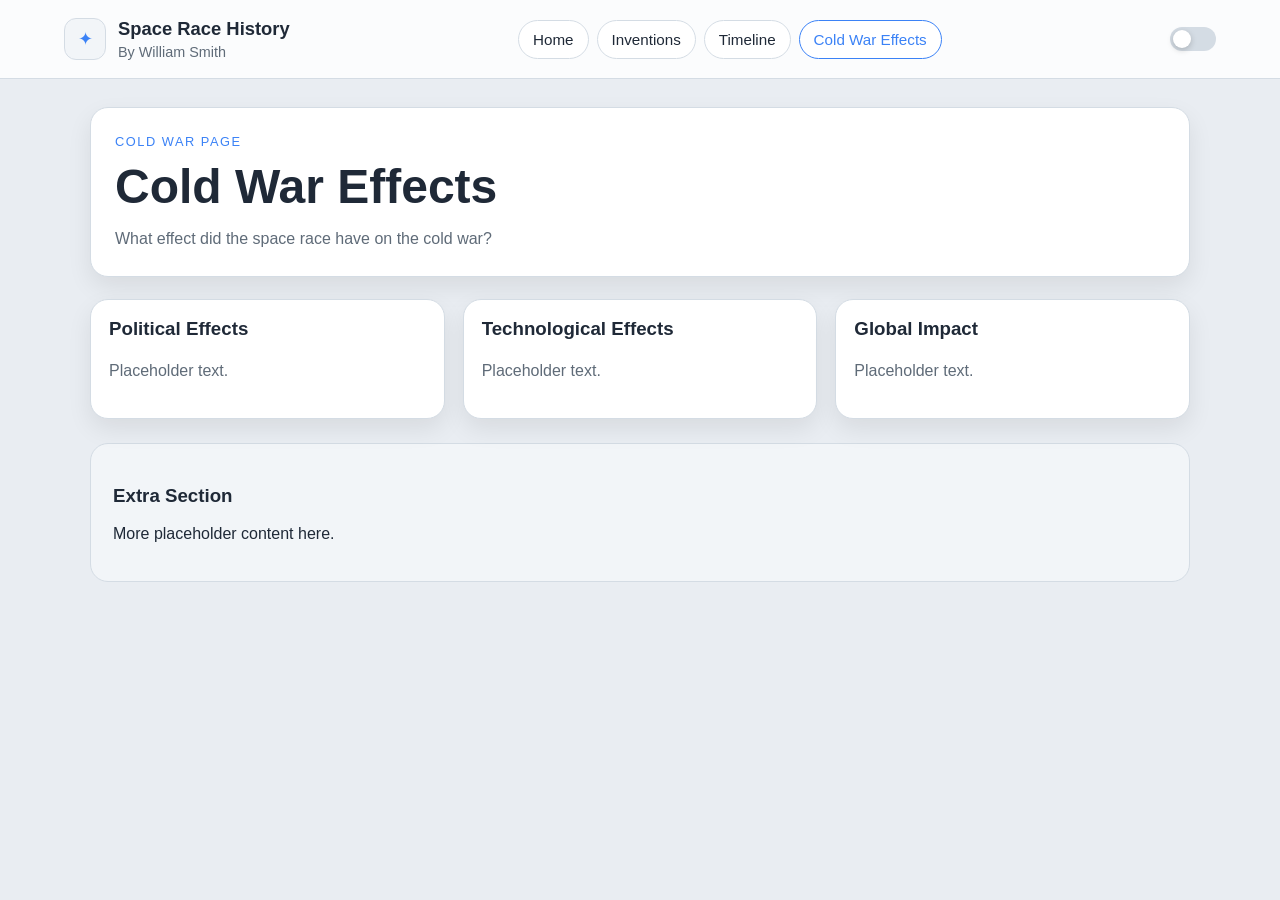
==== coldwar.html @ 24e81fb7 "Add files via upload" ====
<!DOCTYPE html>
<html lang="en">
  <head>
    <link
      href="[data-uri]"
      rel="icon"
      type="image/x-icon"
    />

    <meta charset="UTF-8" />
    <meta name="viewport" content="width=device-width, initial-scale=1.0" />
    <title>Cold War Effects • Space Race History</title>
    <link rel="stylesheet" href="styles.css" />
    <script defer src="script.js"></script>
  </head>
  <body>
    <header class="topbar">
      <div class="brand">
        <div class="brand-mark">✦</div>
        <div>
          <h1>Space Race History</h1>
          <p>By William Smith</p>
        </div>
      </div>

      <nav class="tabs">
        <a href="index.html" class="tab-link">Home</a>
        <a href="inventions.html" class="tab-link">Inventions</a>
        <a href="timeline.html" class="tab-link">Timeline</a>
        <a href="coldwar.html" class="tab-link">Cold War Effects</a>
      </nav>

      <label class="theme-switch">
        <input type="checkbox" id="themeToggle" />
        <span class="slider"></span>
      </label>
    </header>

    <main class="page-shell">
      <section class="page-header">
        <span class="eyebrow">Cold War Page</span>
        <h2>Cold War Effects</h2>
        <p>What effect did the space race have on the cold war?</p>
      </section>

      <section class="content-grid">
        <div class="simple-card">
          <h3>Political Effects</h3>
          <p>Placeholder text.</p>
        </div>

        <div class="simple-card">
          <h3>Technological Effects</h3>
          <p>Placeholder text.</p>
        </div>

        <div class="simple-card">
          <h3>Global Impact</h3>
          <p>Placeholder text.</p>
        </div>
      </section>

      <section class="feature-box">
        <h3>Extra Section</h3>
        <p>More placeholder content here.</p>
      </section>
    </main>
  </body>
</html>
---- styles.css ----
:root {
  --bg: #e9edf2;
  --panel: #ffffff;
  --panel-2: #f2f5f8;
  --text: #1f2937;
  --muted: #5f6b78;
  --accent: #3b82f6;
  --border: #d4dce4;
  --shadow: 0 10px 25px rgba(0, 0, 0, 0.08);
  --radius: 18px;
}

:root[data-theme='dark'] {
  --bg: #0f1724;
  --panel: #172032;
  --panel-2: #111827;
  --text: #e5eef8;
  --muted: #9aa8b8;
  --accent: #60a5fa;
  --border: #2a3648;
  --shadow: 0 10px 25px rgba(0, 0, 0, 0.28);
}

* {
  box-sizing: border-box;
}

html,
body {
  margin: 0;
  min-height: 100%;
  background: var(--bg);
  color: var(--text);
  font-family: Arial, Helvetica, sans-serif;
}

body {
  overflow-x: hidden;
  transition:
    background 0.25s ease,
    color 0.25s ease;
}

.topbar {
  display: flex;
  justify-content: space-between;
  align-items: center;
  gap: 16px;
  padding: 18px 5vw;
  background: rgba(255, 255, 255, 0.82);
  backdrop-filter: blur(4px);
  border-bottom: 1px solid var(--border);
  position: sticky;
  top: 0;
  z-index: 10;
  transition:
    background 0.25s ease,
    border-color 0.25s ease;
}

:root[data-theme='dark'] .topbar {
  background: rgba(17, 24, 39, 0.82);
}

.brand {
  display: flex;
  align-items: center;
  gap: 12px;
}

.brand-mark {
  width: 42px;
  height: 42px;
  border-radius: 12px;
  display: grid;
  place-items: center;
  background: var(--panel-2);
  border: 1px solid var(--border);
  color: var(--accent);
  font-size: 1.1rem;
}

.brand h1 {
  margin: 0;
  font-size: 1.15rem;
}

.brand p {
  margin: 4px 0 0;
  color: var(--muted);
  font-size: 0.9rem;
}

.tabs {
  display: flex;
  flex-wrap: wrap;
  gap: 8px;
}

.tab-link {
  text-decoration: none;
  color: var(--text);
  background: var(--panel);
  border: 1px solid var(--border);
  padding: 10px 14px;
  border-radius: 999px;
  transition: 0.2s ease;
  font-size: 0.95rem;
}

.tab-link:hover,
.tab-link.active {
  border-color: var(--accent);
  color: var(--accent);
}

.theme-toggle {
  border: 1px solid var(--border);
  background: var(--panel);
  color: var(--text);
  border-radius: 999px;
  padding: 10px 14px;
  font-size: 0.95rem;
  cursor: pointer;
  transition: 0.2s ease;
}

.theme-toggle:hover {
  border-color: var(--accent);
  color: var(--accent);
}

.page-shell {
  width: min(1100px, 92vw);
  margin: 0 auto;
  padding: 28px 0 60px;
}

.page-header {
  background: var(--panel);
  border: 1px solid var(--border);
  border-radius: var(--radius);
  padding: 24px;
  box-shadow: var(--shadow);
}

.eyebrow {
  display: inline-block;
  margin-bottom: 10px;
  color: var(--accent);
  font-size: 0.8rem;
  letter-spacing: 0.12em;
  text-transform: uppercase;
}

.page-header h2 {
  margin: 0;
  font-size: clamp(1.8rem, 4vw, 3rem);
}

.page-header p {
  margin: 12px 0 0;
  color: var(--muted);
  line-height: 1.6;
}

.content-grid {
  margin-top: 22px;
  display: grid;
  grid-template-columns: repeat(3, 1fr);
  gap: 18px;
}

.simple-card {
  background: var(--panel);
  border: 1px solid var(--border);
  border-radius: var(--radius);
  padding: 18px;
  box-shadow: var(--shadow);
}

.simple-card h3 {
  margin-top: 0;
}

.simple-card p {
  color: var(--muted);
  line-height: 1.6;
}

.feature-box {
  margin-top: 24px;
  background: var(--panel-2);
  border: 1px solid var(--border);
  border-radius: var(--radius);
  padding: 22px;
}

.inventions-grid {
  margin-top: 22px;
  display: grid;
  grid-template-columns: repeat(3, 1fr);
  gap: 18px;
}

.invention-card {
  background: var(--panel);
  border: 1px solid var(--border);
  border-radius: var(--radius);
  overflow: hidden;
  box-shadow: var(--shadow);
}

.card-image {
  width: 100%;
  aspect-ratio: 16 / 10;
  display: block;
  object-fit: cover;
  background: #d9e1ea;
}

.card-body {
  padding: 18px;
}

.card-date {
  margin: 0 0 8px;
  color: var(--accent);
  font-size: 0.85rem;
  font-weight: bold;
}

.card-body h3 {
  margin: 0 0 10px;
  font-size: 1.2rem;
}

.card-body p {
  margin: 0;
  color: var(--muted);
  line-height: 1.6;
}

.timeline-scroll {
  position: relative;
  margin-top: 22px;
  display: flex;
  gap: 18px;
  overflow-x: auto;
  padding: 24px 8px 12px;
  scroll-snap-type: x mandatory;
}

.timeline-line {
  position: absolute;
  top: 58px;
  left: 0;
  right: 0;
  height: 2px;
  background: var(--border);
  z-index: 0;
}

.timeline-item {
  position: relative;
  min-width: 240px;
  flex: 0 0 auto;
  scroll-snap-align: start;
  z-index: 1;
}

.timeline-year {
  display: inline-block;
  margin-bottom: 12px;
  padding: 6px 10px;
  background: var(--panel-2);
  border: 1px solid var(--border);
  border-radius: 999px;
  color: var(--accent);
  font-size: 0.85rem;
  font-weight: bold;
}

.timeline-card {
  background: var(--panel);
  border: 1px solid var(--border);
  border-radius: var(--radius);
  padding: 18px;
  box-shadow: var(--shadow);
}

.timeline-card h3 {
  margin: 0 0 8px;
  font-size: 1.1rem;
}

.timeline-card p {
  margin: 0;
  color: var(--muted);
  line-height: 1.6;
}

@media (max-width: 900px) {
  .topbar {
    flex-direction: column;
    align-items: stretch;
  }

  .tabs {
    justify-content: center;
  }

  .inventions-grid,
  .content-grid {
    grid-template-columns: 1fr;
  }
}

.theme-switch {
  position: relative;
  width: 46px;
  height: 24px;
  display: inline-block;
}

.theme-switch input {
  opacity: 0;
  width: 0;
  height: 0;
}

.slider {
  position: absolute;
  inset: 0;
  background: var(--border);
  border-radius: 999px;
  cursor: pointer;
  transition: 0.25s ease;
}

.slider::before {
  content: '';
  position: absolute;
  width: 18px;
  height: 18px;
  left: 3px;
  top: 3px;
  background: white;
  border-radius: 50%;
  transition: 0.25s ease;
  box-shadow: 0 2px 6px rgba(0, 0, 0, 0.2);
}

/* ON state */
.theme-switch input:checked + .slider {
  background: var(--accent);
}

.theme-switch input:checked + .slider::before {
  transform: translateX(22px);
}

/* Dark mode tweak */
:root[data-theme='dark'] .slider::before {
  background: #e5eef8;
}

.timeline-list {
  position: relative;
  max-width: 900px;
  margin: 3rem auto;
  padding: 2rem 1rem;
}

.timeline-list::before {
  content: '';
  position: absolute;
  top: 0;
  bottom: 0;
  left: 50%;
  width: 4px;
  transform: translateX(-50%);
  background: linear-gradient(
    to bottom,
    transparent,
    var(--accent),
    transparent
  );
  border-radius: 999px;
}

.timeline-item {
  position: relative;
  display: grid;
  grid-template-columns: 1fr 60px 1fr;
  align-items: center;
  margin: 2rem 0;
  min-height: 120px;
}

.timeline-item.left .timeline-content {
  grid-column: 1;
  justify-self: end;
  text-align: right;
}

.timeline-item.right .timeline-content {
  grid-column: 3;
  justify-self: start;
  text-align: left;
}

.timeline-dot {
  grid-column: 2;
  justify-self: center;
  width: 18px;
  height: 18px;
  border-radius: 50%;
  background: var(--panel);
  border: 4px solid var(--accent);
  box-shadow: 0 0 0 8px rgba(96, 165, 250, 0.15);
  z-index: 2;
}

.timeline-content {
  background: var(--panel);
  color: var(--text);
  border: 1px solid var(--border);
  border-radius: 16px;
  padding: 1rem 1.2rem;
  max-width: 320px;
  box-shadow: var(--shadow);
  transition: 0.25s ease;
}

.timeline-content:hover {
  transform: translateY(-3px);
  border-color: var(--accent);
}

.timeline-content h3 {
  margin: 0 0 0.4rem;
  font-size: 1.15rem;
  color: var(--accent);
}

.timeline-content p {
  margin: 0;
  line-height: 1.5;
  color: var(--muted);
}

/* Mobile */
@media (max-width: 700px) {
  .timeline-list::before {
    left: 22px;
    transform: none;
  }

  .timeline-item {
    grid-template-columns: 44px 1fr;
    gap: 1rem;
  }

  .timeline-item.left .timeline-content,
  .timeline-item.right .timeline-content {
    grid-column: 2;
    justify-self: stretch;
    text-align: left;
    max-width: none;
  }

  .timeline-dot {
    grid-column: 1;
  }
}

.github-corner {
  position: fixed;
  bottom: 15px;
  right: 15px;
  display: flex;
  align-items: center;
  gap: 8px;
  padding: 10px 14px;
  background: #0d1117;
  color: #ffffff;
  font-family: Arial, sans-serif;
  font-size: 14px;
  text-decoration: none;
  border-radius: 8px;
  box-shadow: 0 4px 12px rgba(0,0,0,0.3);
  transition: transform 0.2s ease, background 0.2s ease;
  z-index: 9999;
}

.github-corner:hover {
  background: #161b22;
  transform: translateY(-2px);
}

.github-corner svg {
  width: 20px;
  height: 20px;
}
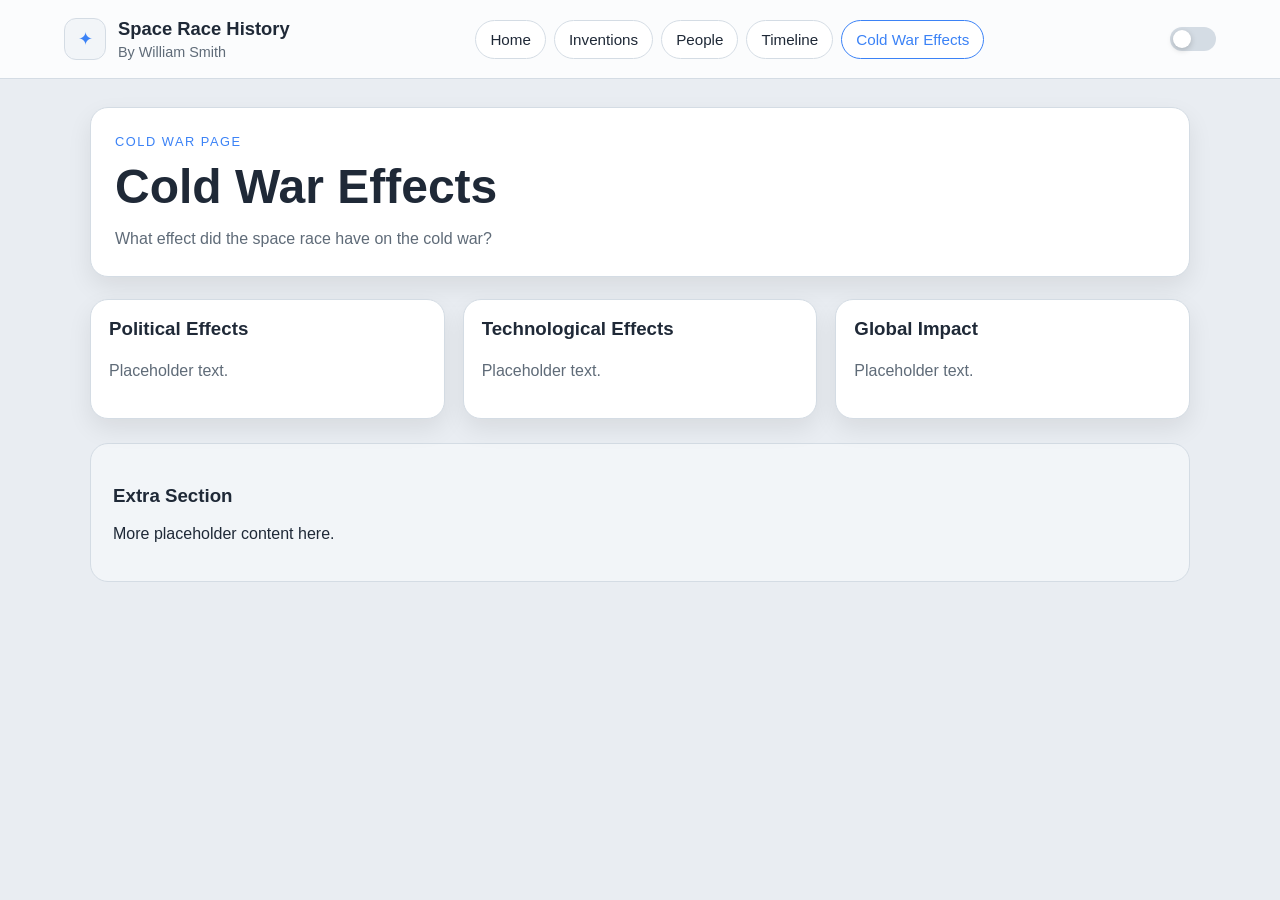
==== commit 7fedec5d: "Add 'People' tab to navigation in coldwar.html" ====
--- a/coldwar.html
+++ b/coldwar.html
@@ -26,6 +26,7 @@
       <nav class="tabs">
         <a href="index.html" class="tab-link">Home</a>
         <a href="inventions.html" class="tab-link">Inventions</a>
+        <a href="people.html" class="tab-link">People</a>
         <a href="timeline.html" class="tab-link">Timeline</a>
         <a href="coldwar.html" class="tab-link">Cold War Effects</a>
       </nav>
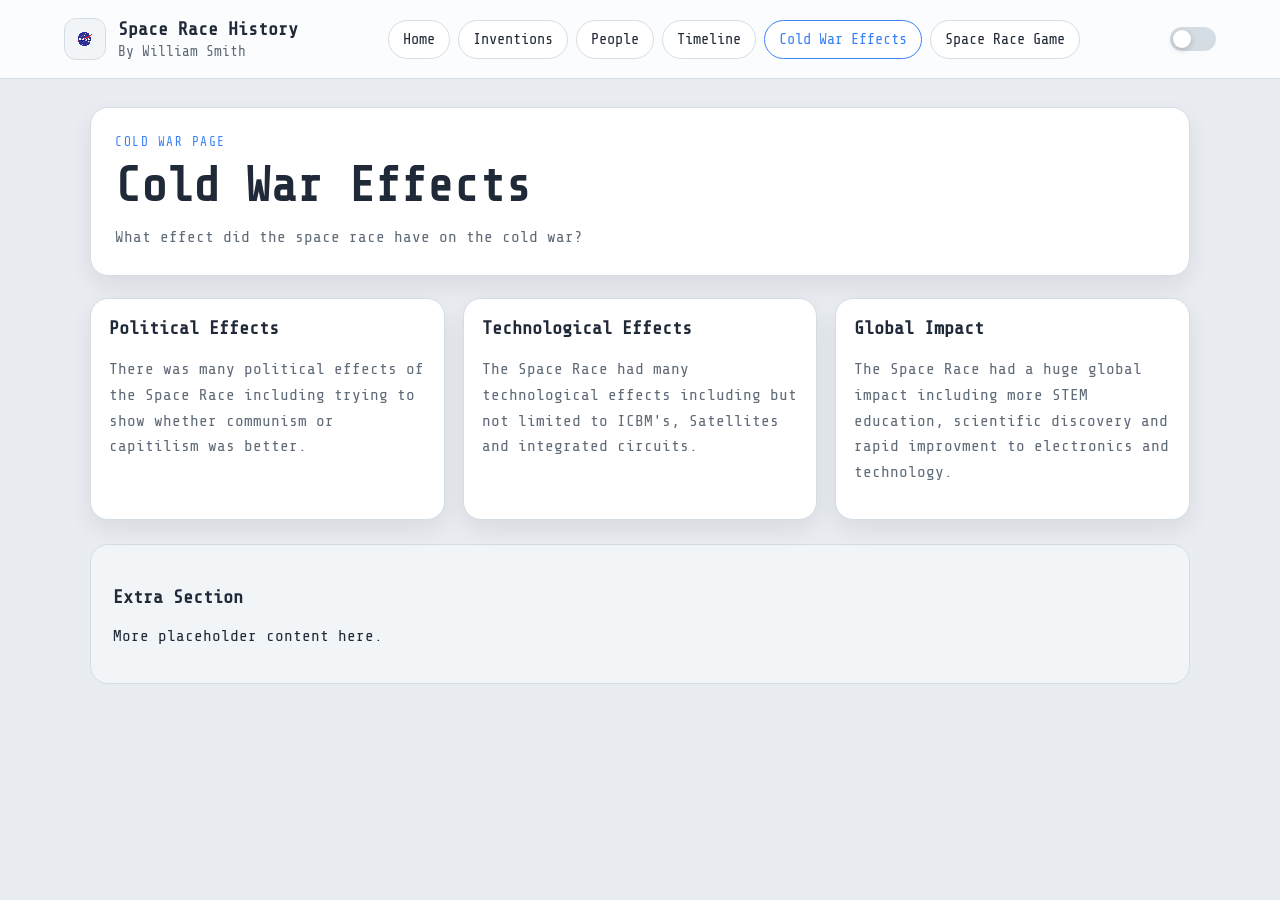
==== commit b7500a2a: "Add files via upload" ====
--- a/coldwar.html
+++ b/coldwar.html
@@ -16,7 +16,12 @@
   <body>
     <header class="topbar">
       <div class="brand">
-        <div class="brand-mark">✦</div>
+        <div class="brand-mark">
+          <img
+            src="[data-uri]"
+            alt="Nasa Logo"
+          >
+        </div>
         <div>
           <h1>Space Race History</h1>
           <p>By William Smith</p>
@@ -29,6 +34,7 @@
         <a href="people.html" class="tab-link">People</a>
         <a href="timeline.html" class="tab-link">Timeline</a>
         <a href="coldwar.html" class="tab-link">Cold War Effects</a>
+        <a href="game.html" class="tab-link">Space Race Game</a>
       </nav>
 
       <label class="theme-switch">
@@ -47,17 +53,17 @@
       <section class="content-grid">
         <div class="simple-card">
           <h3>Political Effects</h3>
-          <p>Placeholder text.</p>
+          <p>There was many political effects of the Space Race including trying to show whether communism or capitilism was better.</p>
         </div>
 
         <div class="simple-card">
           <h3>Technological Effects</h3>
-          <p>Placeholder text.</p>
+          <p>The Space Race had many technological effects including but not limited to ICBM's, Satellites and integrated circuits.</p>
         </div>
 
         <div class="simple-card">
           <h3>Global Impact</h3>
-          <p>Placeholder text.</p>
+          <p>The Space Race had a huge global impact including more STEM education, scientific discovery and rapid improvment to electronics and technology.</p>
         </div>
       </section>
 
--- a/styles.css
+++ b/styles.css
@@ -1,3 +1,5 @@
+@import url('https://fonts.googleapis.com/css2?family=Share+Tech+Mono&display=swap');
+
 :root {
   --bg: #e9edf2;
   --panel: #ffffff;
@@ -31,7 +33,7 @@
   min-height: 100%;
   background: var(--bg);
   color: var(--text);
-  font-family: Arial, Helvetica, sans-serif;
+  font-family: "Share Tech Mono", monospace;
 }
 
 body {
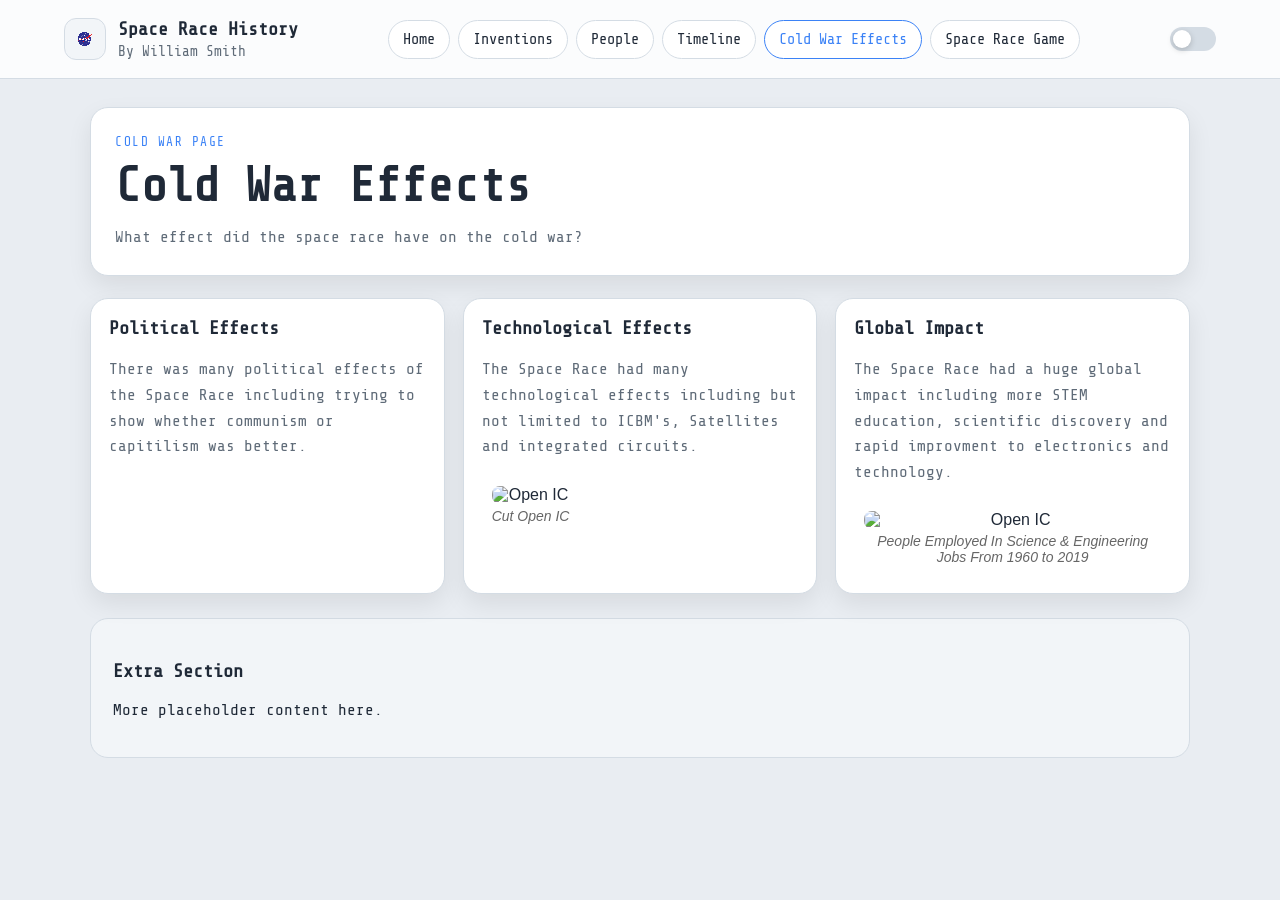
==== commit a7840d01: "Add files via upload" ====
--- a/coldwar.html
+++ b/coldwar.html
@@ -59,12 +59,24 @@
         <div class="simple-card">
           <h3>Technological Effects</h3>
           <p>The Space Race had many technological effects including but not limited to ICBM's, Satellites and integrated circuits.</p>
+          <div class="image">
+            <img src="https://cdn.sparkfun.com/assets/7/a/6/9/c/51c0d009ce395feb33000000.jpg" alt="Open IC">
+            <div class="caption">
+              Cut Open IC
+            </div>
+          </div>
         </div>
 
         <div class="simple-card">
           <h3>Global Impact</h3>
           <p>The Space Race had a huge global impact including more STEM education, scientific discovery and rapid improvment to electronics and technology.</p>
-        </div>
+          <div class="image">
+            <img src="https://cdn.shopify.com/s/files/1/0552/3269/2430/files/increasing-stem-labor-work-force-statistics_1024x1024.webp?v=1707996051" alt="Open IC">
+            <div class="caption">
+              People Employed In Science & Engineering Jobs From 1960 to 2019
+            </div>
+          </div>
+        </div>  
       </section>
 
       <section class="feature-box">
--- a/styles.css
+++ b/styles.css
@@ -505,3 +505,25 @@
   width: 20px;
   height: 20px;
 }
+
+.image {
+  display: inline-block;       /* keeps it compact */
+  text-align: center;          /* centers text under image */
+  font-family: Arial, sans-serif;
+  max-width: 300px;            /* optional max width */
+  margin: 10px;                /* spacing around it */
+}
+
+.image img {
+  width: 100%;
+  height: auto;
+  display: block;
+  border-radius: 8px;          /* optional rounded corners */
+}
+
+.image .caption {
+  font-size: 14px;
+  color: #666;
+  font-style: italic;
+  margin-top: 4px;
+}
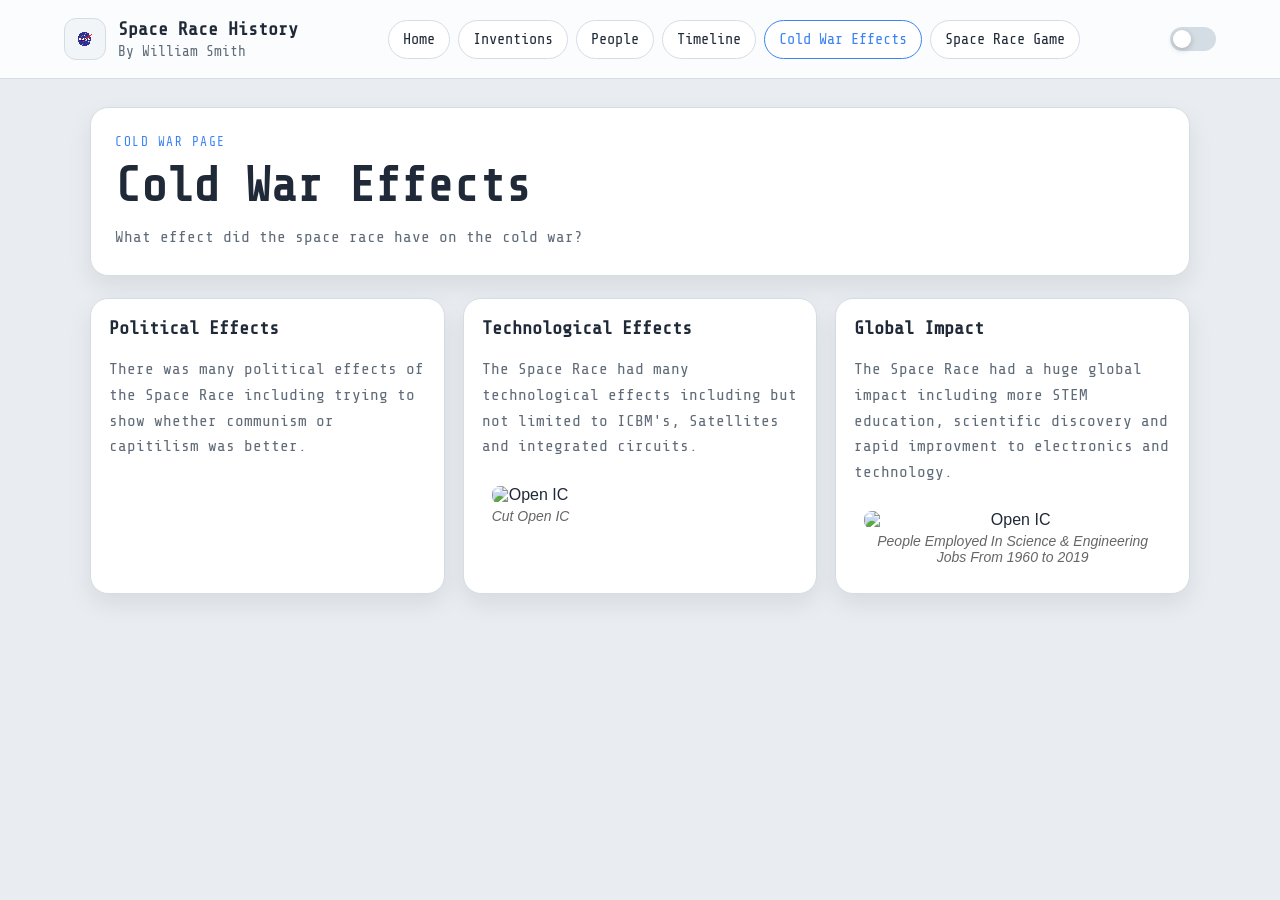
==== commit acd9b34a: "Comment out extra section in coldwar.html Comment out an extra section in coldwar.html" ====
--- a/coldwar.html
+++ b/coldwar.html
@@ -78,11 +78,12 @@
           </div>
         </div>  
       </section>
-
+      <!--
       <section class="feature-box">
         <h3>Extra Section</h3>
         <p>More placeholder content here.</p>
       </section>
+      -->
     </main>
   </body>
 </html>
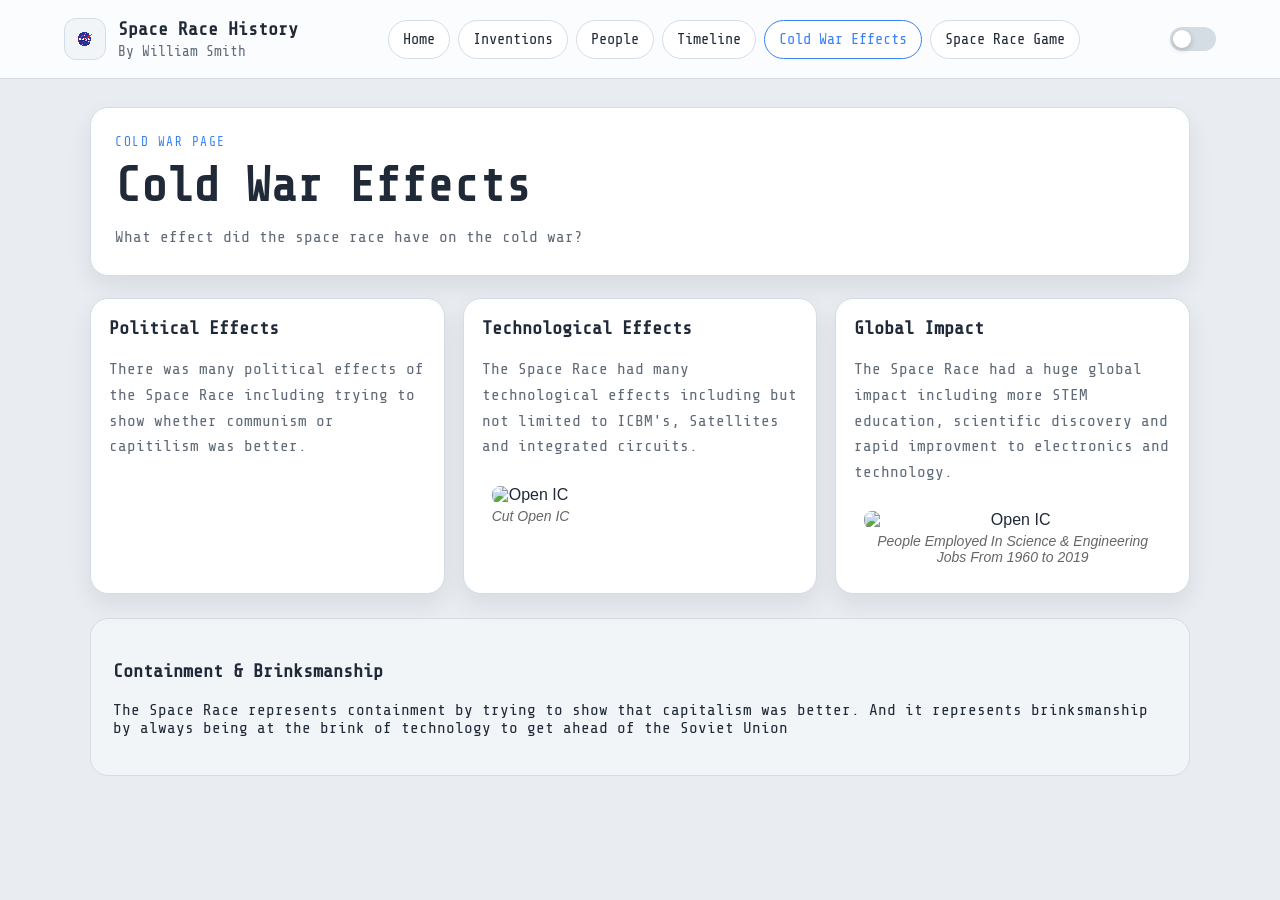
==== commit 0c6135b4: "Add files via upload" ====
--- a/coldwar.html
+++ b/coldwar.html
@@ -78,12 +78,12 @@
           </div>
         </div>  
       </section>
-      <!--
+      
       <section class="feature-box">
-        <h3>Extra Section</h3>
-        <p>More placeholder content here.</p>
+        <h3>Containment & Brinksmanship</h3>
+        <p>The Space Race represents containment by trying to show that capitalism was better. And it represents brinksmanship by always being at the brink of technology to get ahead of the Soviet Union</p>
       </section>
-      -->
+      
     </main>
   </body>
 </html>
--- a/styles.css
+++ b/styles.css
@@ -527,3 +527,69 @@
   font-style: italic;
   margin-top: 4px;
 }
+
+/* popup */
+
+.image {
+  cursor: zoom-in;
+  display: inline-block;
+}
+
+.image-overlay {
+  position: fixed;
+  inset: 0;
+  background: rgba(0, 0, 0, 0.82);
+  display: flex;
+  align-items: center;
+  justify-content: center;
+  z-index: 9999;
+  opacity: 0;
+  pointer-events: none;
+  transition: opacity 0.2s ease;
+}
+
+.image-overlay.open {
+  opacity: 1;
+  pointer-events: all;
+}
+
+.image-popup {
+  position: relative;
+  max-width: 90vw;
+  max-height: 90vh;
+  transform: scale(0.92);
+  transition: transform 0.2s ease;
+}
+
+.image-overlay.open .image-popup {
+  transform: scale(1);
+}
+
+.image-popup img {
+  display: block;
+  max-width: 100%;
+  max-height: 90vh;
+  border-radius: 6px;
+  object-fit: contain;
+}
+
+.image-popup .popup-close {
+  position: absolute;
+  top: -14px;
+  right: -14px;
+  width: 30px;
+  height: 30px;
+  border-radius: 50%;
+  background: #fff;
+  border: none;
+  cursor: pointer;
+  font-size: 16px;
+  line-height: 30px;
+  text-align: center;
+  color: #111;
+  box-shadow: 0 2px 8px rgba(0,0,0,0.3);
+}
+
+.image-popup .popup-close:hover {
+  background: #eee;
+}
